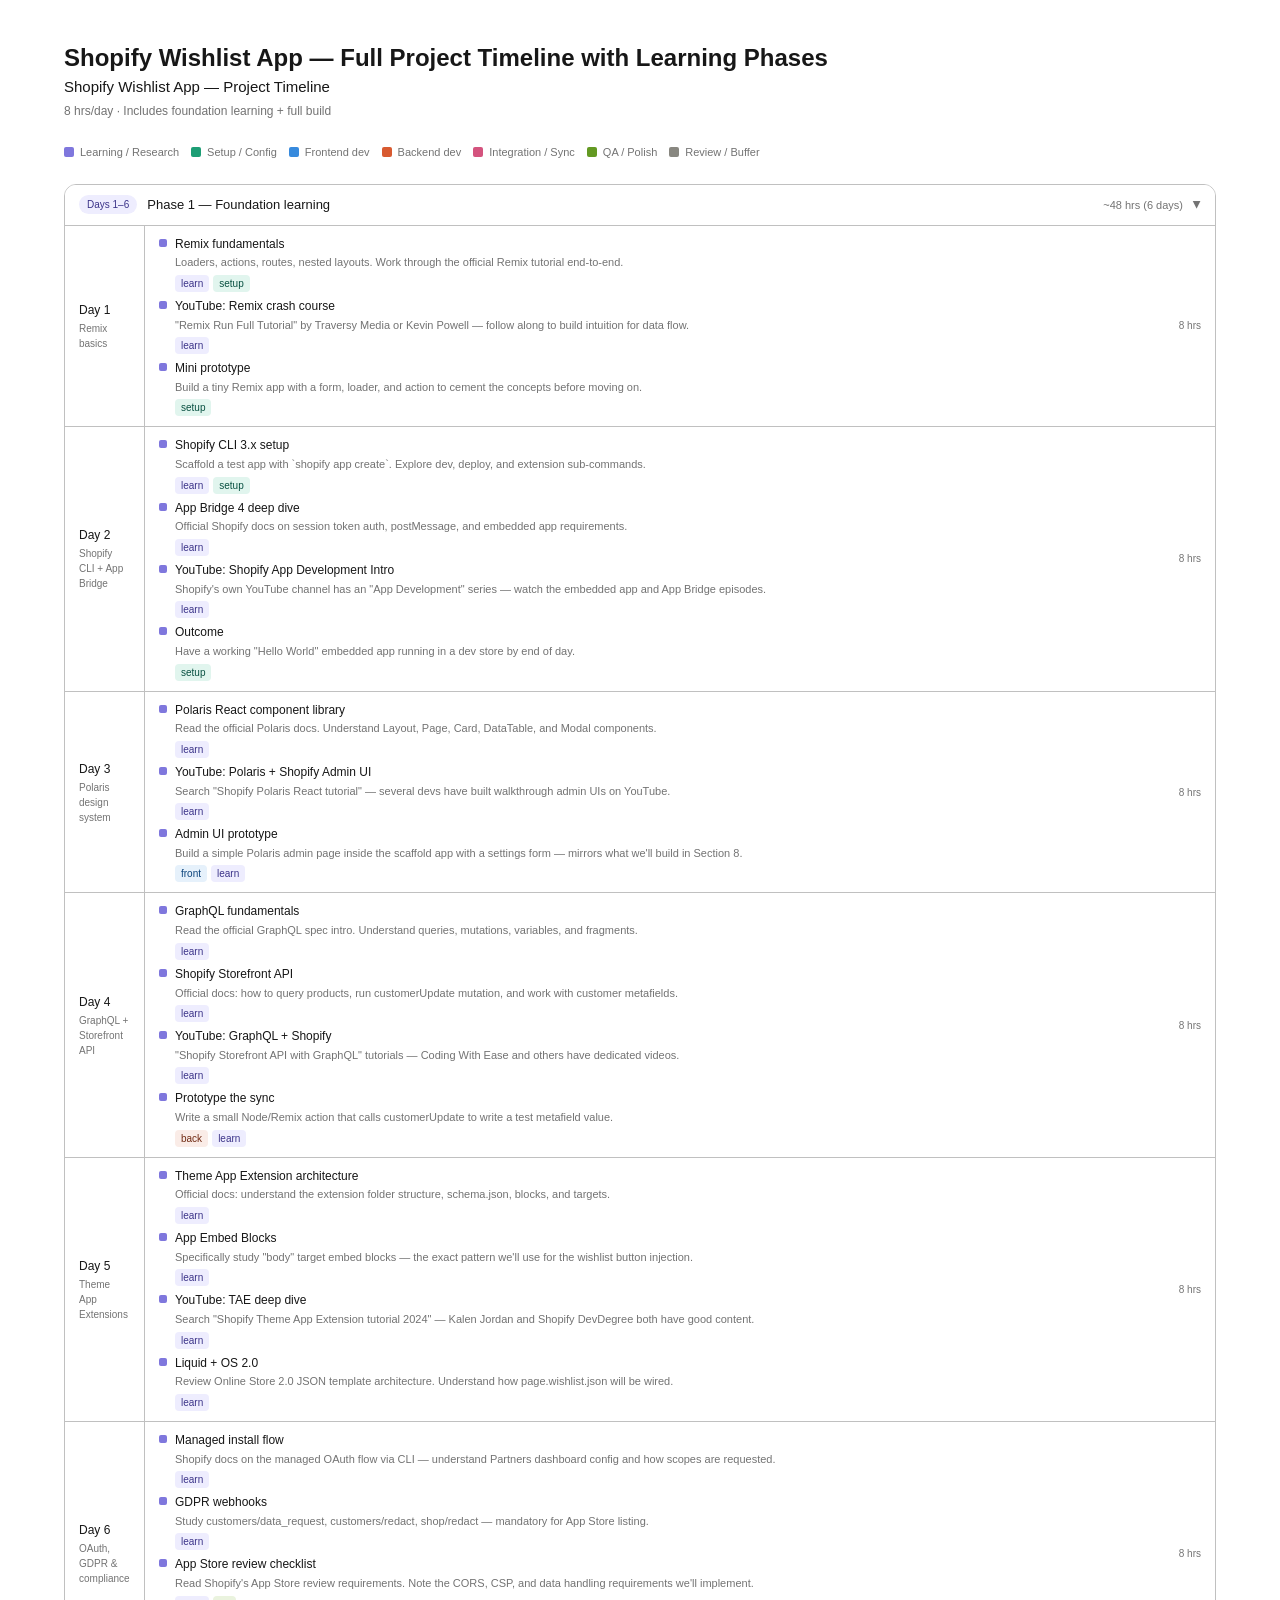
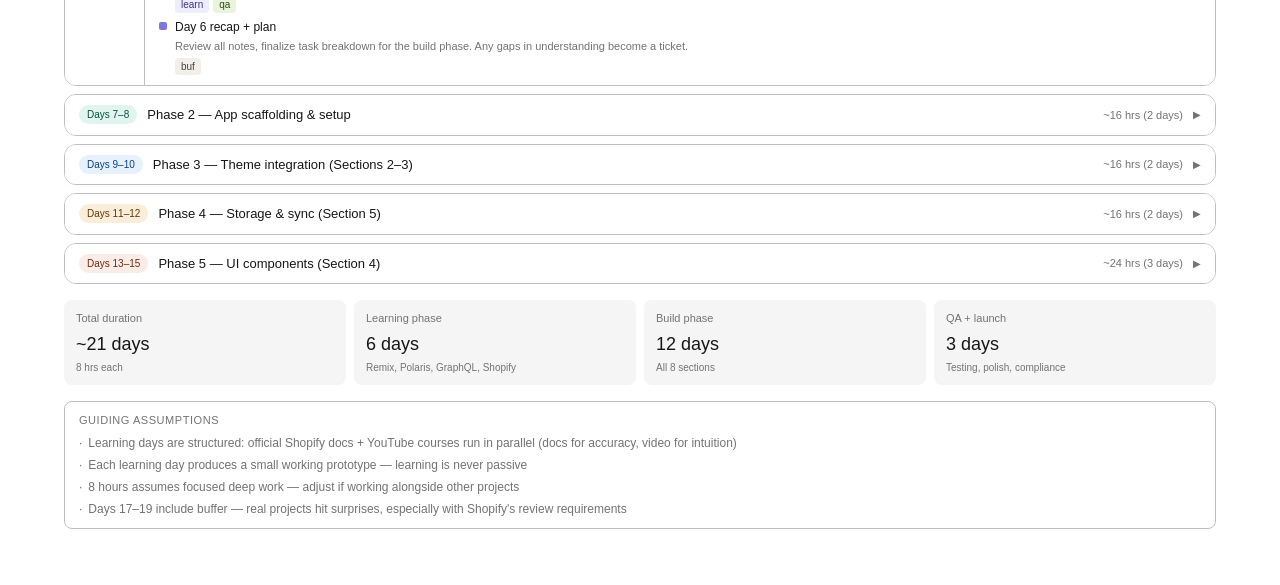
==== timeline.html @ 8e31ae05 "Added the Timeline for Wishlist App HTML Doc with Claude design System" ====
<!DOCTYPE html>
<html lang="en">
<head>
  <meta charset="UTF-8">
  <meta name="viewport" content="width=device-width, initial-scale=1.0">
  <title>Document</title>
  <link rel="stylesheet" href="style.css">
</head>
<body>
  
  <style>
    * { box-sizing: border-box; margin: 0; padding: 0; }
    body { font-family: var(--font-sans); }
    .tl-root { padding: 1rem 0 2rem; }
    .tl-header { display: flex; align-items: center; justify-content: space-between; margin-bottom: 1.5rem; flex-wrap: wrap; gap: 12px; }
    .tl-title { font-size: 15px; font-weight: 500; color: var(--color-text-primary); }
    .tl-meta { font-size: 12px; color: var(--color-text-secondary); }
    .tl-legend { display: flex; flex-wrap: wrap; gap: 12px; margin-bottom: 1.5rem; }
    .leg-item { display: flex; align-items: center; gap: 6px; font-size: 11px; color: var(--color-text-secondary); }
    .leg-dot { width: 10px; height: 10px; border-radius: 2px; flex-shrink: 0; }
    .phase-wrap { margin-bottom: 8px; border-radius: var(--border-radius-lg); border: 0.5px solid var(--color-border-tertiary); overflow: hidden; }
    .phase-header { display: flex; align-items: center; gap: 10px; padding: 10px 14px; cursor: pointer; user-select: none; background: var(--color-background-primary); }
    .phase-header:hover { filter: brightness(0.97); }
    .ph-badge { font-size: 10px; font-weight: 500; padding: 2px 8px; border-radius: 20px; white-space: nowrap; flex-shrink: 0; }
    .ph-label { font-size: 13px; font-weight: 500; flex: 1; color: var(--color-text-primary); }
    .ph-hours { font-size: 11px; color: var(--color-text-secondary); white-space: nowrap; }
    .ph-chev { font-size: 10px; color: var(--color-text-secondary); transition: transform .2s; }
    .ph-chev.open { transform: rotate(90deg); }
    .phase-body { border-top: 0.5px solid var(--color-border-tertiary); background: var(--color-background-primary); display: none; }
    .phase-body.open { display: block; }
    .day-row { display: flex; align-items: stretch; border-bottom: 0.5px solid var(--color-border-tertiary); }
    .day-row:last-child { border-bottom: none; }
    .day-label { width: 80px; flex-shrink: 0; padding: 10px 14px; border-right: 0.5px solid var(--color-border-tertiary); display: flex; flex-direction: column; justify-content: center; }
    .day-num { font-size: 12px; font-weight: 500; color: var(--color-text-primary); }
    .day-sub { font-size: 10px; color: var(--color-text-secondary); margin-top: 2px; }
    .day-tasks { flex: 1; padding: 10px 14px; display: flex; flex-direction: column; gap: 6px; }
    .task-bar { display: flex; align-items: flex-start; gap: 8px; }
    .task-type { width: 8px; height: 8px; border-radius: 2px; margin-top: 3px; flex-shrink: 0; }
    .task-content { flex: 1; }
    .task-title { font-size: 12px; font-weight: 500; color: var(--color-text-primary); line-height: 1.4; }
    .task-detail { font-size: 11px; color: var(--color-text-secondary); line-height: 1.5; margin-top: 2px; }
    .task-tags { display: flex; flex-wrap: wrap; gap: 4px; margin-top: 4px; }
    .tag { font-size: 10px; padding: 1px 6px; border-radius: 4px; }
    .day-hours { width: 52px; flex-shrink: 0; padding: 10px 14px 10px 0; display: flex; align-items: center; justify-content: flex-end; }
    .hrs-pill { font-size: 10px; color: var(--color-text-secondary); }
    .summary-bar { display: flex; gap: 8px; padding: 10px 14px; background: var(--color-background-secondary); flex-wrap: wrap; }
    .sum-item { font-size: 11px; color: var(--color-text-secondary); }
    .sum-item strong { font-weight: 500; color: var(--color-text-primary); }
    .totals { display: grid; grid-template-columns: repeat(auto-fit, minmax(120px, 1fr)); gap: 8px; margin-top: 1rem; }
    .tot-card { background: var(--color-background-secondary); border-radius: var(--border-radius-md); padding: 10px 12px; }
    .tot-label { font-size: 11px; color: var(--color-text-secondary); margin-bottom: 4px; }
    .tot-val { font-size: 18px; font-weight: 500; color: var(--color-text-primary); }
    .tot-sub { font-size: 10px; color: var(--color-text-secondary); margin-top: 2px; }
    .note-box { margin-top: 1rem; border-radius: var(--border-radius-md); border: 0.5px solid var(--color-border-tertiary); padding: 10px 14px; background: var(--color-background-primary); }
    .note-title { font-size: 11px; font-weight: 500; color: var(--color-text-secondary); margin-bottom: 6px; text-transform: uppercase; letter-spacing: 0.05em; }
    .note-list { display: flex; flex-direction: column; gap: 4px; }
    .note-item { font-size: 12px; color: var(--color-text-secondary); display: flex; gap: 6px; }
    .note-dot { color: var(--color-text-secondary); flex-shrink: 0; }
  </style>

  <div class="container">
    <div class="tl-root">
      <h2 class="sr-only">Shopify Wishlist App — Full Project Timeline with Learning Phases</h2>

      <div class="tl-header">
        <div>
          <div class="tl-title">Shopify Wishlist App — Project Timeline</div>
          <div class="tl-meta" style="margin-top:3px">8 hrs/day · Includes foundation learning + full build</div>
        </div>
      </div>

      <div class="tl-legend">
        <div class="leg-item"><div class="leg-dot" style="background:#7F77DD"></div>Learning / Research</div>
        <div class="leg-item"><div class="leg-dot" style="background:#1D9E75"></div>Setup / Config</div>
        <div class="leg-item"><div class="leg-dot" style="background:#378ADD"></div>Frontend dev</div>
        <div class="leg-item"><div class="leg-dot" style="background:#D85A30"></div>Backend dev</div>
        <div class="leg-item"><div class="leg-dot" style="background:#D4537E"></div>Integration / Sync</div>
        <div class="leg-item"><div class="leg-dot" style="background:#639922"></div>QA / Polish</div>
        <div class="leg-item"><div class="leg-dot" style="background:#888780"></div>Review / Buffer</div>
      </div>

      <div id="phases"></div>

      <div class="totals">
        <div class="tot-card">
          <div class="tot-label">Total duration</div>
          <div class="tot-val">~21 days</div>
          <div class="tot-sub">8 hrs each</div>
        </div>
        <div class="tot-card">
          <div class="tot-label">Learning phase</div>
          <div class="tot-val">6 days</div>
          <div class="tot-sub">Remix, Polaris, GraphQL, Shopify</div>
        </div>
        <div class="tot-card">
          <div class="tot-label">Build phase</div>
          <div class="tot-val">12 days</div>
          <div class="tot-sub">All 8 sections</div>
        </div>
        <div class="tot-card">
          <div class="tot-label">QA + launch</div>
          <div class="tot-val">3 days</div>
          <div class="tot-sub">Testing, polish, compliance</div>
        </div>
      </div>

      <div class="note-box" style="margin-top:1rem">
        <div class="note-title">Guiding assumptions</div>
        <div class="note-list">
          <div class="note-item"><span class="note-dot">·</span><span>Learning days are structured: official Shopify docs + YouTube courses run in parallel (docs for accuracy, video for intuition)</span></div>
          <div class="note-item"><span class="note-dot">·</span><span>Each learning day produces a small working prototype — learning is never passive</span></div>
          <div class="note-item"><span class="note-dot">·</span><span>8 hours assumes focused deep work — adjust if working alongside other projects</span></div>
          <div class="note-item"><span class="note-dot">·</span><span>Days 17–19 include buffer — real projects hit surprises, especially with Shopify's review requirements</span></div>
        </div>
      </div>
    </div>
  </div>

  <script>
  const C = {
    learn: '#7F77DD',
    setup: '#1D9E75',
    front: '#378ADD',
    back: '#D85A30',
    sync: '#D4537E',
    qa: '#639922',
    buf: '#888780'
  };
  const TAG = {
    learn: { bg: '#EEEDFE', color: '#3C3489' },
    setup: { bg: '#E1F5EE', color: '#085041' },
    front: { bg: '#E6F1FB', color: '#0C447C' },
    back: { bg: '#FAECE7', color: '#712B13' },
    sync: { bg: '#FBEAF0', color: '#72243E' },
    qa: { bg: '#EAF3DE', color: '#27500A' },
    buf: { bg: '#F1EFE8', color: '#444441' }
  };

  const phases = [
    {
      id: 'p1', label: 'Phase 1 — Foundation learning', hours: '~48 hrs (6 days)', open: true,
      badge: { bg: '#EEEDFE', color: '#3C3489', text: 'Days 1–6' },
      summary: 'Before writing a single line of app code, we build confidence across the Shopify ecosystem. Each day combines Shopify official docs with YouTube walkthroughs — the docs give us the authoritative answer, the video gives us the mental model.',
      days: [
        {
          day: 'Day 1', sub: 'Remix basics', hrs: '8 hrs',
          tasks: [
            { type: 'learn', title: 'Remix fundamentals', detail: 'Loaders, actions, routes, nested layouts. Work through the official Remix tutorial end-to-end.', tags: ['learn', 'setup'] },
            { type: 'learn', title: 'YouTube: Remix crash course', detail: '"Remix Run Full Tutorial" by Traversy Media or Kevin Powell — follow along to build intuition for data flow.', tags: ['learn'] },
            { type: 'learn', title: 'Mini prototype', detail: 'Build a tiny Remix app with a form, loader, and action to cement the concepts before moving on.', tags: ['setup'] }
          ]
        },
        {
          day: 'Day 2', sub: 'Shopify CLI + App Bridge', hrs: '8 hrs',
          tasks: [
            { type: 'learn', title: 'Shopify CLI 3.x setup', detail: 'Scaffold a test app with `shopify app create`. Explore dev, deploy, and extension sub-commands.', tags: ['learn', 'setup'] },
            { type: 'learn', title: 'App Bridge 4 deep dive', detail: 'Official Shopify docs on session token auth, postMessage, and embedded app requirements.', tags: ['learn'] },
            { type: 'learn', title: 'YouTube: Shopify App Development Intro', detail: 'Shopify\'s own YouTube channel has an "App Development" series — watch the embedded app and App Bridge episodes.', tags: ['learn'] },
            { type: 'learn', title: 'Outcome', detail: 'Have a working "Hello World" embedded app running in a dev store by end of day.', tags: ['setup'] }
          ]
        },
        {
          day: 'Day 3', sub: 'Polaris design system', hrs: '8 hrs',
          tasks: [
            { type: 'learn', title: 'Polaris React component library', detail: 'Read the official Polaris docs. Understand Layout, Page, Card, DataTable, and Modal components.', tags: ['learn'] },
            { type: 'learn', title: 'YouTube: Polaris + Shopify Admin UI', detail: 'Search "Shopify Polaris React tutorial" — several devs have built walkthrough admin UIs on YouTube.', tags: ['learn'] },
            { type: 'learn', title: 'Admin UI prototype', detail: 'Build a simple Polaris admin page inside the scaffold app with a settings form — mirrors what we\'ll build in Section 8.', tags: ['front', 'learn'] }
          ]
        },
        {
          day: 'Day 4', sub: 'GraphQL + Storefront API', hrs: '8 hrs',
          tasks: [
            { type: 'learn', title: 'GraphQL fundamentals', detail: 'Read the official GraphQL spec intro. Understand queries, mutations, variables, and fragments.', tags: ['learn'] },
            { type: 'learn', title: 'Shopify Storefront API', detail: 'Official docs: how to query products, run customerUpdate mutation, and work with customer metafields.', tags: ['learn'] },
            { type: 'learn', title: 'YouTube: GraphQL + Shopify', detail: '"Shopify Storefront API with GraphQL" tutorials — Coding With Ease and others have dedicated videos.', tags: ['learn'] },
            { type: 'learn', title: 'Prototype the sync', detail: 'Write a small Node/Remix action that calls customerUpdate to write a test metafield value.', tags: ['back', 'learn'] }
          ]
        },
        {
          day: 'Day 5', sub: 'Theme App Extensions', hrs: '8 hrs',
          tasks: [
            { type: 'learn', title: 'Theme App Extension architecture', detail: 'Official docs: understand the extension folder structure, schema.json, blocks, and targets.', tags: ['learn'] },
            { type: 'learn', title: 'App Embed Blocks', detail: 'Specifically study "body" target embed blocks — the exact pattern we\'ll use for the wishlist button injection.', tags: ['learn'] },
            { type: 'learn', title: 'YouTube: TAE deep dive', detail: 'Search "Shopify Theme App Extension tutorial 2024" — Kalen Jordan and Shopify DevDegree both have good content.', tags: ['learn'] },
            { type: 'learn', title: 'Liquid + OS 2.0', detail: 'Review Online Store 2.0 JSON template architecture. Understand how page.wishlist.json will be wired.', tags: ['learn'] }
          ]
        },
        {
          day: 'Day 6', sub: 'OAuth, GDPR & compliance', hrs: '8 hrs',
          tasks: [
            { type: 'learn', title: 'Managed install flow', detail: 'Shopify docs on the managed OAuth flow via CLI — understand Partners dashboard config and how scopes are requested.', tags: ['learn'] },
            { type: 'learn', title: 'GDPR webhooks', detail: 'Study customers/data_request, customers/redact, shop/redact — mandatory for App Store listing.', tags: ['learn'] },
            { type: 'learn', title: 'App Store review checklist', detail: 'Read Shopify\'s App Store review requirements. Note the CORS, CSP, and data handling requirements we\'ll implement.', tags: ['learn', 'qa'] },
            { type: 'learn', title: 'Day 6 recap + plan', detail: 'Review all notes, finalize task breakdown for the build phase. Any gaps in understanding become a ticket.', tags: ['buf'] }
          ]
        }
      ]
    },
    {
      id: 'p2', label: 'Phase 2 — App scaffolding & setup', hours: '~16 hrs (2 days)', open: false,
      badge: { bg: '#E1F5EE', color: '#085041', text: 'Days 7–8' },
      days: [
        {
          day: 'Day 7', sub: 'Project scaffold', hrs: '8 hrs',
          tasks: [
            { type: 'setup', title: 'Shopify CLI app scaffold', detail: 'Run `shopify app create` with Remix template. Set up Partners dashboard, dev store, and local env vars.', tags: ['setup'] },
            { type: 'setup', title: 'OAuth scopes config', detail: 'Add read_products, read_themes, read_customers to shopify.app.toml. Test managed install flow on dev store.', tags: ['setup'] },
            { type: 'setup', title: 'Theme App Extension scaffold', detail: 'Add TAE sub-project. Create blocks/app-embed.liquid stub. Verify it loads in theme editor.', tags: ['setup', 'front'] },
            { type: 'setup', title: 'App Store listing draft', detail: 'Start Partners dashboard listing. Note GDPR webhook requirements — set up stub handlers.', tags: ['setup'] }
          ]
        },
        {
          day: 'Day 8', sub: 'Backend foundation', hrs: '8 hrs',
          tasks: [
            { type: 'back', title: 'Remix routes structure', detail: 'Plan and scaffold all routes: /app (admin), /api/wishlist, /api/sync. Wire up Shopify session middleware.', tags: ['back', 'setup'] },
            { type: 'back', title: 'CSP + CORS headers', detail: 'Implement frame-ancestors on all responses. Scope CORS to shop domain. Validate in dev store.', tags: ['back', 'setup'] },
            { type: 'setup', title: 'GDPR webhook handlers', detail: 'Build customers/data_request, customers/redact, shop/redact stub endpoints. Will be fleshed out in QA phase.', tags: ['setup', 'back'] }
          ]
        }
      ]
    },
    {
      id: 'p3', label: 'Phase 3 — Theme integration (Sections 2–3)', hours: '~16 hrs (2 days)', open: false,
      badge: { bg: '#E6F1FB', color: '#0C447C', text: 'Days 9–10' },
      days: [
        {
          day: 'Day 9', sub: 'App embed block', hrs: '8 hrs',
          tasks: [
            { type: 'front', title: 'blocks/app-embed.liquid', detail: 'Write the full embed block: schema.json settings (selector, button style, icon style), CSS skeleton, and script defer tag.', tags: ['front'] },
            { type: 'front', title: 'Web Component scaffolding', detail: 'Define the WishlistButton custom element (class extends HTMLElement). Selector scanner on DOMContentLoaded.', tags: ['front'] },
            { type: 'front', title: 'MutationObserver for infinite scroll', detail: 'Attach observer to detect new product cards appended to the DOM. Debounce the scanner.', tags: ['front'] },
            { type: 'front', title: 'Product AJAX fetch', detail: 'Implement /products/{handle}.js fetch to pull fresh product data at runtime. Build the product data model.', tags: ['front'] }
          ]
        },
        {
          day: 'Day 10', sub: 'Event system + public API', hrs: '8 hrs',
          tasks: [
            { type: 'front', title: 'Event delegation system', detail: 'Single listener on document. Debounced click handler. Resolves product handle from the DOM.', tags: ['front'] },
            { type: 'front', title: 'Custom events', detail: 'Dispatch wishlist:add, wishlist:remove, wishlist:sync events on document with detail payloads.', tags: ['front'] },
            { type: 'front', title: 'Public API methods', detail: 'Expose add(), remove(), toggle(), has(), getAll(), clear() on window.Wishlist. Document the interface.', tags: ['front'] },
            { type: 'front', title: 'Smoke test in Dawn theme', detail: 'Verify button injection on collection and product pages. Check infinite scroll pages.', tags: ['qa'] }
          ]
        }
      ]
    },
    {
      id: 'p4', label: 'Phase 4 — Storage & sync (Section 5)', hours: '~16 hrs (2 days)', open: false,
      badge: { bg: '#FAEEDA', color: '#633806', text: 'Days 11–12' },
      days: [
        {
          day: 'Day 11', sub: 'localStorage engine', hrs: '8 hrs',
          tasks: [
            { type: 'front', title: 'localStorage read/write', detail: 'Keyed as wl__{shopDomain}. Wraps all ops in try/catch with sessionStorage fallback for incognito mode.', tags: ['front'] },
            { type: 'front', title: 'Multi-tab sync', detail: 'window.storage event listener. Re-render UI on external change. Debounced to avoid thrashing.', tags: ['front'] },
            { type: 'front', title: 'Local data schema v1', detail: 'Implement version, items: [ProductDataModel], layoutPreference fields. Write migration guard for future schema bumps.', tags: ['front'] }
          ]
        },
        {
          day: 'Day 12', sub: 'Metafield sync', hrs: '8 hrs',
          tasks: [
            { type: 'sync', title: 'Backend proxy for Storefront API', detail: 'Remix action that accepts product ID arrays and calls customerUpdate mutation. Token never exposed to browser.', tags: ['back', 'sync'] },
            { type: 'sync', title: 'Debounced batch sync (2s)', detail: 'Client fires sync 2s after last add/remove. Batches rapid actions. Logged-in users only.', tags: ['sync'] },
            { type: 'sync', title: 'Failed sync queue', detail: 'Failed syncs queued in localStorage. Silent retry on next page visit. wishlist:sync events (pending/synced/error).', tags: ['sync'] },
            { type: 'sync', title: 'Login merge logic', detail: 'On login: fetch metafield, compute deduplicated union of local + remote, write merged list back.', tags: ['sync'] }
          ]
        }
      ]
    },
    {
      id: 'p5', label: 'Phase 5 — UI components (Section 4)', hours: '~24 hrs (3 days)', open: false,
      badge: { bg: '#FAECE7', color: '#712B13', text: 'Days 13–15' },
      days: [
        {
          day: 'Day 13', sub: 'Heart button + badge', hrs: '8 hrs',
          tasks: [
            { type: 'front', title: 'Heart toggle button', detail: 'SVG heart, outline → filled transition. aria-label="Add/Remove from wishlist", aria-pressed state. Attaches to each product card.', tags: ['front'] },
            { type: 'front', title: 'Count badge in header', detail: 'Item count on nav trigger icon. Updates on wishlist:add / wishlist:remove events. Hidden when count = 0.', tags: ['front'] },
            { type: 'front', title: 'Item cards component', detail: 'Product image + title + price + compare-at strikethrough + in-stock/out-of-stock badge. Reused in popup + page.', tags: ['front'] }
          ]
        },
        {
          day: 'Day 14', sub: 'Popup modal + empty state', hrs: '8 hrs',
          tasks: [
            { type: 'front', title: 'Popup modal', detail: 'Overlay + close button. Focus trap on open. Scroll lock on body. Esc closes, focus returns to trigger on close.', tags: ['front'] },
            { type: 'front', title: 'Accessibility', detail: 'role="dialog" + aria-modal="true" + aria-labelledby on modal. Full keyboard navigation.', tags: ['front', 'qa'] },
            { type: 'front', title: 'Item card actions', detail: 'Add to Cart (keeps in wishlist), Move to Cart (removes), Remove button. Wire to public API.', tags: ['front'] },
            { type: 'front', title: 'Empty state', detail: 'Shown when list is empty in both popup + page. CTA links to collection page.', tags: ['front'] }
          ]
        },
        {
          day: 'Day 15', sub: 'Dedicated page + share', hrs: '8 hrs',
          tasks: [
            { type: 'front', title: 'page.wishlist.json template', detail: 'OS 2.0 JSON template. Assign to a page via admin. Same item cards component as popup.', tags: ['front', 'setup'] },
            { type: 'front', title: 'Share wishlist feature', detail: 'Generate shareable URL with encoded product IDs in query string. Email share option.', tags: ['front'] },
            { type: 'front', title: 'Sort / filter UI', detail: 'Sort <select> (6 options) + filter toggle chips. In popup header + page header. Triggers API call on change.', tags: ['front'] },
            { type: 'front', title: 'Sort / filter backend', detail: 'Remix loader handles filter params server-side, returns fresh filtered product data (not in-memory mutations).', tags: ['back'] }
          ]
        }
      ]
    },
    {
      id: 'p6', label: 'Phase 6 — Layout toggle (Section 7)', hours: '~8 hrs (1 day)', open: false,
      badge: { bg: '#FBEAF0', color: '#72243E', text: 'Day 16' },
      days: [
        {
          day: 'Day 16', sub: 'Grid / list view', hrs: '8 hrs',
          tasks: [
            { type: 'front', title: 'Grid view', detail: 'CSS Grid, auto-fill, minmax(180px, 1fr). Image-top card style. Default view.', tags: ['front'] },
            { type: 'front', title: 'List view', detail: 'Flexbox row. Fixed-width image left, product details right, full-width actions.', tags: ['front'] },
            { type: 'front', title: 'Switch button UI', detail: 'Grid icon / list icon toggle. Active state highlighted. In popup header + page header.', tags: ['front'] },
            { type: 'front', title: 'Persist preference', detail: 'Store layoutPreference in localStorage. Device-local, not synced to metafield. Restored on every open.', tags: ['front'] }
          ]
        }
      ]
    },
    {
      id: 'p7', label: 'Phase 7 — Admin UI (Section 8 / Polaris)', hours: '~8 hrs (1 day)', open: false,
      badge: { bg: '#E1F5EE', color: '#085041', text: 'Day 17' },
      days: [
        {
          day: 'Day 17', sub: 'Polaris admin build', hrs: '8 hrs',
          tasks: [
            { type: 'front', title: 'Full admin UI with Polaris React', detail: 'Build settings page, analytics overview, and install guide using Polaris Layout, Page, Card, DataTable components.', tags: ['front'] },
            { type: 'front', title: 'App Bridge components', detail: 'Nav, modals, and toasts via App Bridge — not just the settings page but the full admin experience.', tags: ['front'] },
            { type: 'back', title: 'App Store listing finalisation', detail: 'Ensure no PII flows to external servers. Verify localStorage is first-party only. Review GDPR webhook handlers.', tags: ['back', 'qa'] }
          ]
        }
      ]
    },
    {
      id: 'p8', label: 'Phase 8 — QA, performance & launch', hours: '~32 hrs (3+ days)', open: false,
      badge: { bg: '#EAF3DE', color: '#27500A', text: 'Days 18–21' },
      days: [
        {
          day: 'Day 18', sub: 'Cross-theme QA', hrs: '8 hrs',
          tasks: [
            { type: 'qa', title: 'Test on 3+ themes', detail: 'Dawn, Sense, Ride — verify CSS selector scanning, embed block, and popup work without conflicts.', tags: ['qa'] },
            { type: 'qa', title: 'Guest vs logged-in flows', detail: 'Test full flow: guest adds items → logs in → verifies merge. Multi-tab sync test. Incognito mode fallback.', tags: ['qa'] },
            { type: 'qa', title: 'Share wishlist QA', detail: 'Generate and open shared URLs. Verify encoded product IDs decode correctly and display correctly.', tags: ['qa'] }
          ]
        },
        {
          day: 'Day 19', sub: 'Performance + a11y', hrs: '8 hrs',
          tasks: [
            { type: 'qa', title: 'Script defer verification', detail: 'Confirm TAE asset loads with defer. Run Lighthouse on a collection page before and after install.', tags: ['qa'] },
            { type: 'qa', title: 'IntersectionObserver lazy images', detail: 'Verify wishlist item card images load lazily in both popup and page view.', tags: ['qa'] },
            { type: 'qa', title: 'Accessibility audit', detail: 'Screen reader test with VoiceOver/NVDA. Keyboard-only navigation through full wishlist flow.', tags: ['qa'] },
            { type: 'qa', title: 'Debounce audit', detail: 'Verify sort/filter, sync, and MutationObserver debounces are all functioning as expected under rapid input.', tags: ['qa'] }
          ]
        },
        {
          day: 'Day 20', sub: 'App Store prep', hrs: '8 hrs',
          tasks: [
            { type: 'qa', title: 'GDPR webhooks end-to-end', detail: 'Trigger all three webhooks via Partners dashboard simulator. Verify correct handling and logging.', tags: ['qa', 'setup'] },
            { type: 'setup', title: 'App Store listing completion', detail: 'Screenshots, description, pricing, support links. Review Shopify\'s App Store review checklist line by line.', tags: ['setup'] },
            { type: 'buf', title: 'Bug triage + fixes', detail: 'Dedicated buffer for issues found during QA. No new features — only fixes and polish.', tags: ['buf'] }
          ]
        },
        {
          day: 'Day 21', sub: 'Deploy + submit', hrs: '8 hrs',
          tasks: [
            { type: 'setup', title: 'Production deploy', detail: 'Run `shopify app deploy`. Verify all environment variables, webhook URLs, and scopes are correct in production.', tags: ['setup'] },
            { type: 'setup', title: 'App Store submission', detail: 'Submit for Shopify App Store review. Prepare responses to likely review questions.', tags: ['setup'] },
            { type: 'buf', title: 'Documentation + handoff', detail: 'Write README, document the public JS API, and note any known limitations or future improvements.', tags: ['buf'] }
          ]
        }
      ]
    }
  ];

  function makeTag(t) {
    const s = TAG[t] || TAG['buf'];
    return `<span class="tag" style="background:${s.bg};color:${s.color}">${t}</span>`;
  }

  function renderPhase(p) {
    const bodyOpen = p.open ? 'open' : '';
    const chevOpen = p.open ? 'open' : '';
    const days = p.days.map(d => {
      const tasks = d.tasks.map(t => `
        <div class="task-bar">
          <div class="task-type" style="background:${C[t.type]}"></div>
          <div class="task-content">
            <div class="task-title">${t.title}</div>
            <div class="task-detail">${t.detail}</div>
            <div class="task-tags">${(t.tags||[]).map(makeTag).join('')}</div>
          </div>
        </div>
      `).join('');
      return `
        <div class="day-row">
          <div class="day-label"><div class="day-num">${d.day}</div><div class="day-sub">${d.sub}</div></div>
          <div class="day-tasks">${tasks}</div>
          <div class="day-hours"><span class="hrs-pill">${d.hrs}</span></div>
        </div>
      `;
    }).join('');
    return `
      <div class="phase-wrap">
        <div class="phase-header" onclick="togglePhase('${p.id}')">
          <span class="ph-badge" style="background:${p.badge.bg};color:${p.badge.color}">${p.badge.text}</span>
          <span class="ph-label">${p.label}</span>
          <span class="ph-hours">${p.hours}</span>
          <span class="ph-chev ${chevOpen}" id="chev-${p.id}">▶</span>
        </div>
        <div class="phase-body ${bodyOpen}" id="body-${p.id}">${days}</div>
      </div>
    `;
  }

  document.getElementById('phases').innerHTML = phases.map(renderPhase).join('');

  function togglePhase(id) {
    const b = document.getElementById('body-' + id);
    const c = document.getElementById('chev-' + id);
    const open = b.classList.toggle('open');
    c.classList.toggle('open', open);
  }
  </script>

</body>
</html>
---- style.css ----
/* ============================================================================
   Claude Design System — CSS Variables
   Light & Dark Mode Support
   ============================================================================ */

/* Light Mode (default) */
:root {
  /* Typography */
  --font-sans: -apple-system, BlinkMacSystemFont, 'Segoe UI', 'Roboto', 'Oxygen',
    'Ubuntu', 'Cantarell', 'Fira Sans', 'Droid Sans', 'Helvetica Neue',
    sans-serif;
  --font-mono: 'SF Mono', Monaco, 'Cascadia Code', 'Roboto Mono', Consolas,
    'Courier New', monospace;

  /* Color Palette - Neutral */
  --neutral-50: #fafafa;
  --neutral-100: #f5f5f5;
  --neutral-150: #efefef;
  --neutral-200: #e5e5e5;
  --neutral-300: #d4d4d4;
  --neutral-400: #a3a3a3;
  --neutral-500: #737373;
  --neutral-600: #525252;
  --neutral-700: #404040;
  --neutral-800: #262626;
  --neutral-900: #171717;

  /* Semantic Colors - Light Mode */
  --color-text-primary: #171717;
  --color-text-secondary: #737373;
  --color-text-tertiary: #a3a3a3;
  --color-text-inverted: #ffffff;

  --color-background-primary: #ffffff;
  --color-background-secondary: #f5f5f5;
  --color-background-tertiary: #efefef;
  --color-background-inverted: #171717;

  --color-border-primary: #e5e5e5;
  --color-border-secondary: #d4d4d4;
  --color-border-tertiary: #c0c0c0;

  --color-surface-hover: rgba(0, 0, 0, 0.04);
  --color-surface-active: rgba(0, 0, 0, 0.08);

  /* Status Colors */
  --color-success: #16a34a;
  --color-success-light: #dcfce7;
  --color-success-dark: #15803d;

  --color-warning: #ea8c55;
  --color-warning-light: #fed7aa;
  --color-warning-dark: #d97706;

  --color-error: #dc2626;
  --color-error-light: #fee2e2;
  --color-error-dark: #b91c1c;

  --color-info: #3b82f6;
  --color-info-light: #dbeafe;
  --color-info-dark: #1d4ed8;

  /* Shadows */
  --shadow-sm: 0 1px 2px 0 rgba(0, 0, 0, 0.05);
  --shadow-md: 0 4px 6px -1px rgba(0, 0, 0, 0.1), 0 2px 4px -1px rgba(0, 0, 0, 0.06);
  --shadow-lg: 0 10px 15px -3px rgba(0, 0, 0, 0.1), 0 4px 6px -2px rgba(0, 0, 0, 0.05);
  --shadow-xl: 0 20px 25px -5px rgba(0, 0, 0, 0.1), 0 10px 10px -5px rgba(0, 0, 0, 0.04);

  /* Border Radius */
  --border-radius-sm: 0.25rem;
  --border-radius-md: 0.5rem;
  --border-radius-lg: 0.75rem;
  --border-radius-xl: 1rem;
  --border-radius-full: 9999px;

  /* Spacing */
  --spacing-xs: 0.25rem;
  --spacing-sm: 0.5rem;
  --spacing-md: 1rem;
  --spacing-lg: 1.5rem;
  --spacing-xl: 2rem;
  --spacing-2xl: 3rem;

  /* Font Sizes */
  --font-size-xs: 0.75rem;
  --font-size-sm: 0.875rem;
  --font-size-base: 1rem;
  --font-size-lg: 1.125rem;
  --font-size-xl: 1.25rem;
  --font-size-2xl: 1.5rem;

  /* Font Weights */
  --font-weight-light: 300;
  --font-weight-normal: 400;
  --font-weight-medium: 500;
  --font-weight-semibold: 600;
  --font-weight-bold: 700;

  /* Line Heights */
  --line-height-tight: 1.25;
  --line-height-normal: 1.5;
  --line-height-relaxed: 1.75;

  /* Transitions */
  --transition-fast: 150ms ease-in-out;
  --transition-base: 200ms ease-in-out;
  --transition-slow: 300ms ease-in-out;
}

/* Dark Mode */
@media (prefers-color-scheme: dark) {
  :root {
    /* Semantic Colors - Dark Mode */
    --color-text-primary: #f5f5f5;
    --color-text-secondary: #a3a3a3;
    --color-text-tertiary: #737373;
    --color-text-inverted: #171717;

    --color-background-primary: #1a1a1a;
    --color-background-secondary: #262626;
    --color-background-tertiary: #333333;
    --color-background-inverted: #ffffff;

    --color-border-primary: #404040;
    --color-border-secondary: #525252;
    --color-border-tertiary: #666666;

    --color-surface-hover: rgba(255, 255, 255, 0.08);
    --color-surface-active: rgba(255, 255, 255, 0.12);

    /* Status Colors - Dark Mode */
    --color-success: #22c55e;
    --color-success-light: #1a3a1a;
    --color-success-dark: #16a34a;

    --color-warning: #f97316;
    --color-warning-light: #3a2f1f;
    --color-warning-dark: #ea8c55;

    --color-error: #ef4444;
    --color-error-light: #3a1f1f;
    --color-error-dark: #dc2626;

    --color-info: #60a5fa;
    --color-info-light: #1f2a4a;
    --color-info-dark: #3b82f6;

    /* Shadows - Dark Mode */
    --shadow-sm: 0 1px 2px 0 rgba(0, 0, 0, 0.3);
    --shadow-md: 0 4px 6px -1px rgba(0, 0, 0, 0.4), 0 2px 4px -1px rgba(0, 0, 0, 0.2);
    --shadow-lg: 0 10px 15px -3px rgba(0, 0, 0, 0.5), 0 4px 6px -2px rgba(0, 0, 0, 0.3);
    --shadow-xl: 0 20px 25px -5px rgba(0, 0, 0, 0.6), 0 10px 10px -5px rgba(0, 0, 0, 0.4);
  }
}

/* Optional: Manual Dark Mode Toggle (for when CSS prefers-color-scheme isn't preferred) */
html[data-theme='dark'] {
  color-scheme: dark;
}

html[data-theme='dark'] {
  --color-text-primary: #f5f5f5;
  --color-text-secondary: #a3a3a3;
  --color-text-tertiary: #737373;
  --color-text-inverted: #171717;

  --color-background-primary: #1a1a1a;
  --color-background-secondary: #262626;
  --color-background-tertiary: #333333;
  --color-background-inverted: #ffffff;

  --color-border-primary: #404040;
  --color-border-secondary: #525252;
  --color-border-tertiary: #666666;

  --color-surface-hover: rgba(255, 255, 255, 0.08);
  --color-surface-active: rgba(255, 255, 255, 0.12);

  --color-success: #22c55e;
  --color-success-light: #1a3a1a;
  --color-success-dark: #16a34a;

  --color-warning: #f97316;
  --color-warning-light: #3a2f1f;
  --color-warning-dark: #ea8c55;

  --color-error: #ef4444;
  --color-error-light: #3a1f1f;
  --color-error-dark: #dc2626;

  --color-info: #60a5fa;
  --color-info-light: #1f2a4a;
  --color-info-dark: #3b82f6;

  --shadow-sm: 0 1px 2px 0 rgba(0, 0, 0, 0.3);
  --shadow-md: 0 4px 6px -1px rgba(0, 0, 0, 0.4), 0 2px 4px -1px rgba(0, 0, 0, 0.2);
  --shadow-lg: 0 10px 15px -3px rgba(0, 0, 0, 0.5), 0 4px 6px -2px rgba(0, 0, 0, 0.3);
  --shadow-xl: 0 20px 25px -5px rgba(0, 0, 0, 0.6), 0 10px 10px -5px rgba(0, 0, 0, 0.4);
}

html[data-theme='light'] {
  color-scheme: light;
}

/* Base Styles */
html {
  scroll-behavior: smooth;
}

body {
  background-color: var(--color-background-primary);
  color: var(--color-text-primary);
  font-family: var(--font-sans);
  font-size: var(--font-size-base);
  line-height: var(--line-height-normal);
  transition: background-color var(--transition-base),
    color var(--transition-base);
}

/* Selection */
::selection {
  background-color: var(--color-info);
  color: var(--color-text-inverted);
}

/* Scrollbar Styling */
::-webkit-scrollbar {
  width: 8px;
  height: 8px;
}

::-webkit-scrollbar-track {
  background: var(--color-background-secondary);
}

::-webkit-scrollbar-thumb {
  background: var(--color-border-secondary);
  border-radius: var(--border-radius-full);
}

::-webkit-scrollbar-thumb:hover {
  background: var(--color-border-primary);
}


.container {
  max-width: 1200px;
  margin: 0 auto;
  padding: var(--spacing-lg);
}
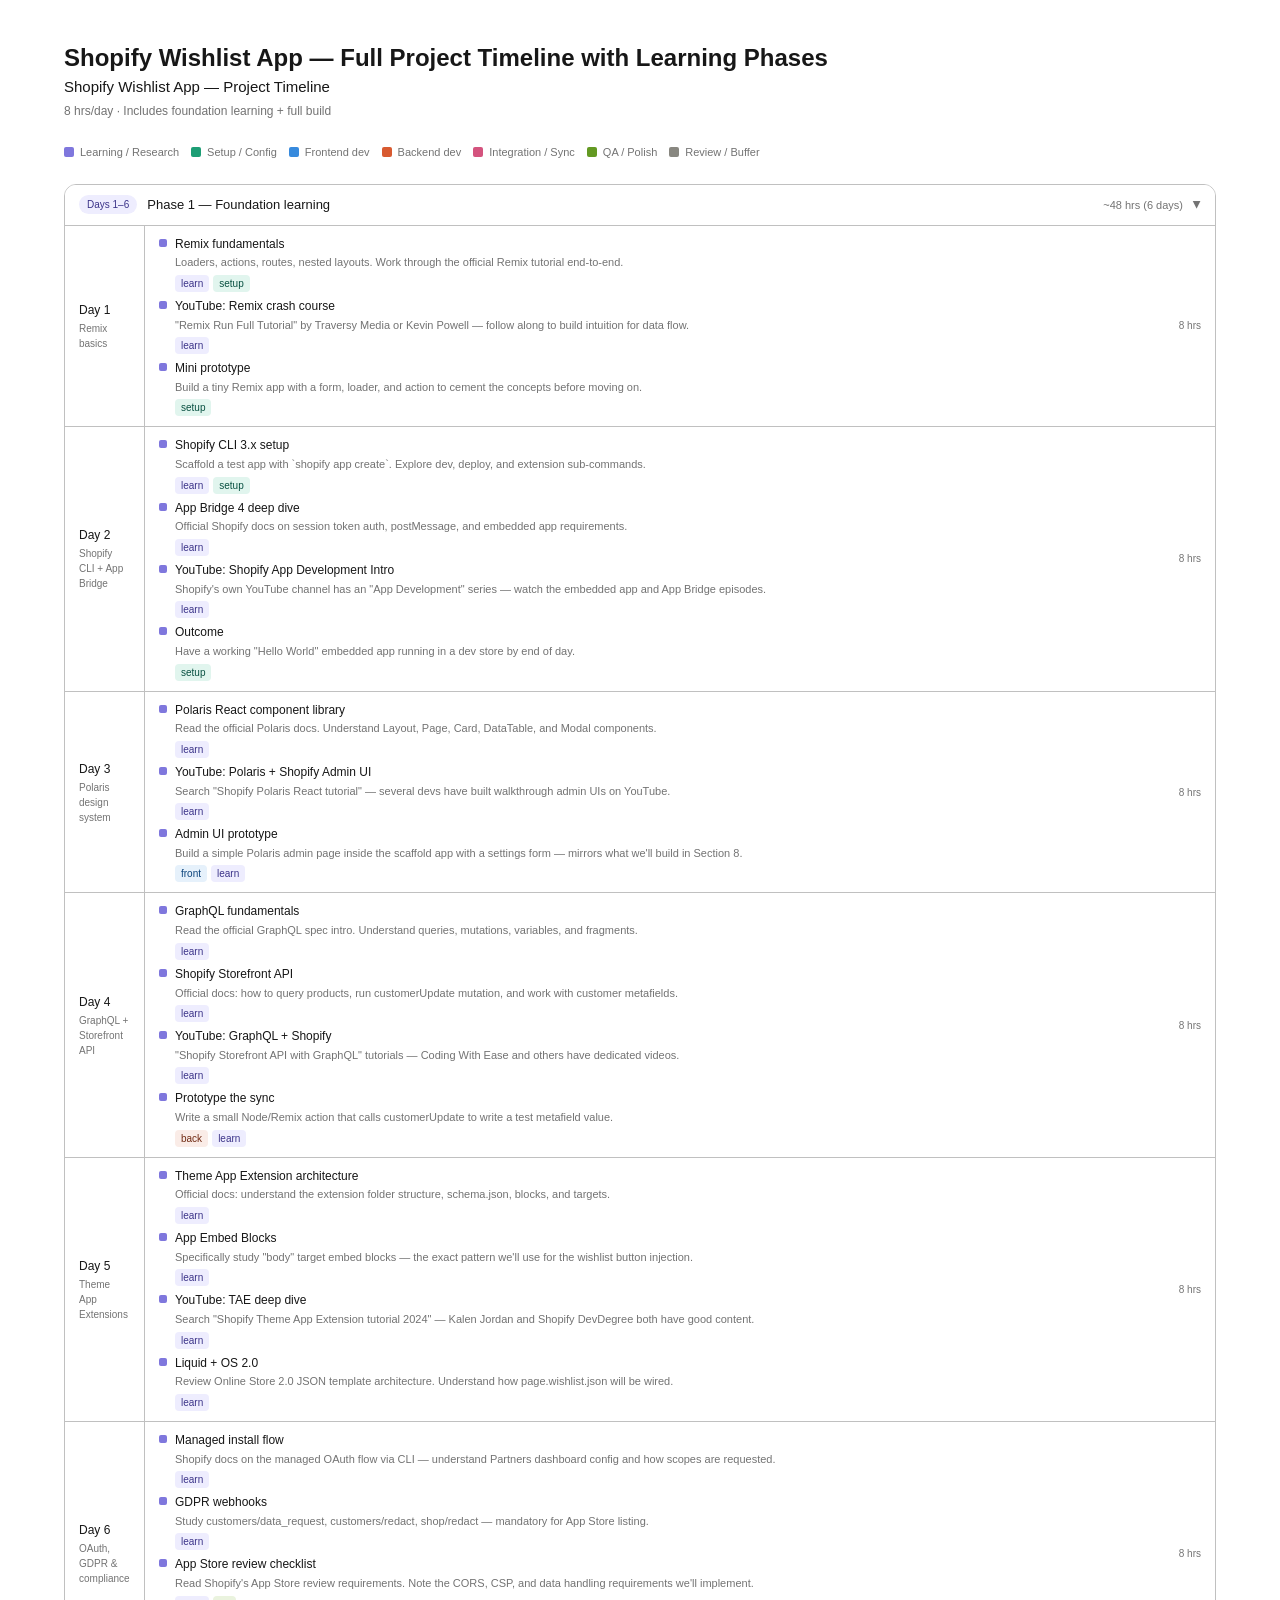
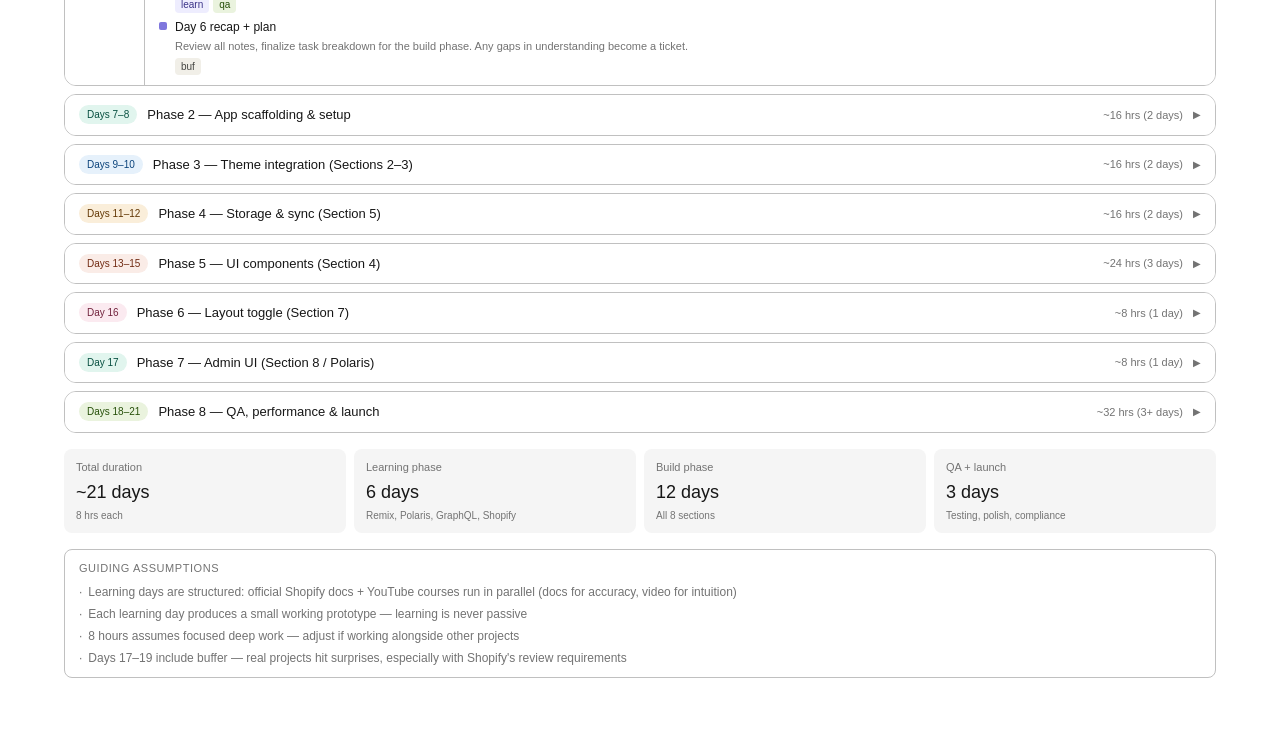
==== commit 5aa1fbe8: "Fixed the select html element issue" ====
--- a/timeline.html
+++ b/timeline.html
@@ -292,7 +292,7 @@
           tasks: [
             { type: 'front', title: 'page.wishlist.json template', detail: 'OS 2.0 JSON template. Assign to a page via admin. Same item cards component as popup.', tags: ['front', 'setup'] },
             { type: 'front', title: 'Share wishlist feature', detail: 'Generate shareable URL with encoded product IDs in query string. Email share option.', tags: ['front'] },
-            { type: 'front', title: 'Sort / filter UI', detail: 'Sort <select> (6 options) + filter toggle chips. In popup header + page header. Triggers API call on change.', tags: ['front'] },
+            { type: 'front', title: 'Sort / filter UI', detail: '(6 options) + filter toggle chips. In popup header + page header. Triggers API call on change.', tags: ['front'] },
             { type: 'front', title: 'Sort / filter backend', detail: 'Remix loader handles filter params server-side, returns fresh filtered product data (not in-memory mutations).', tags: ['back'] }
           ]
         }
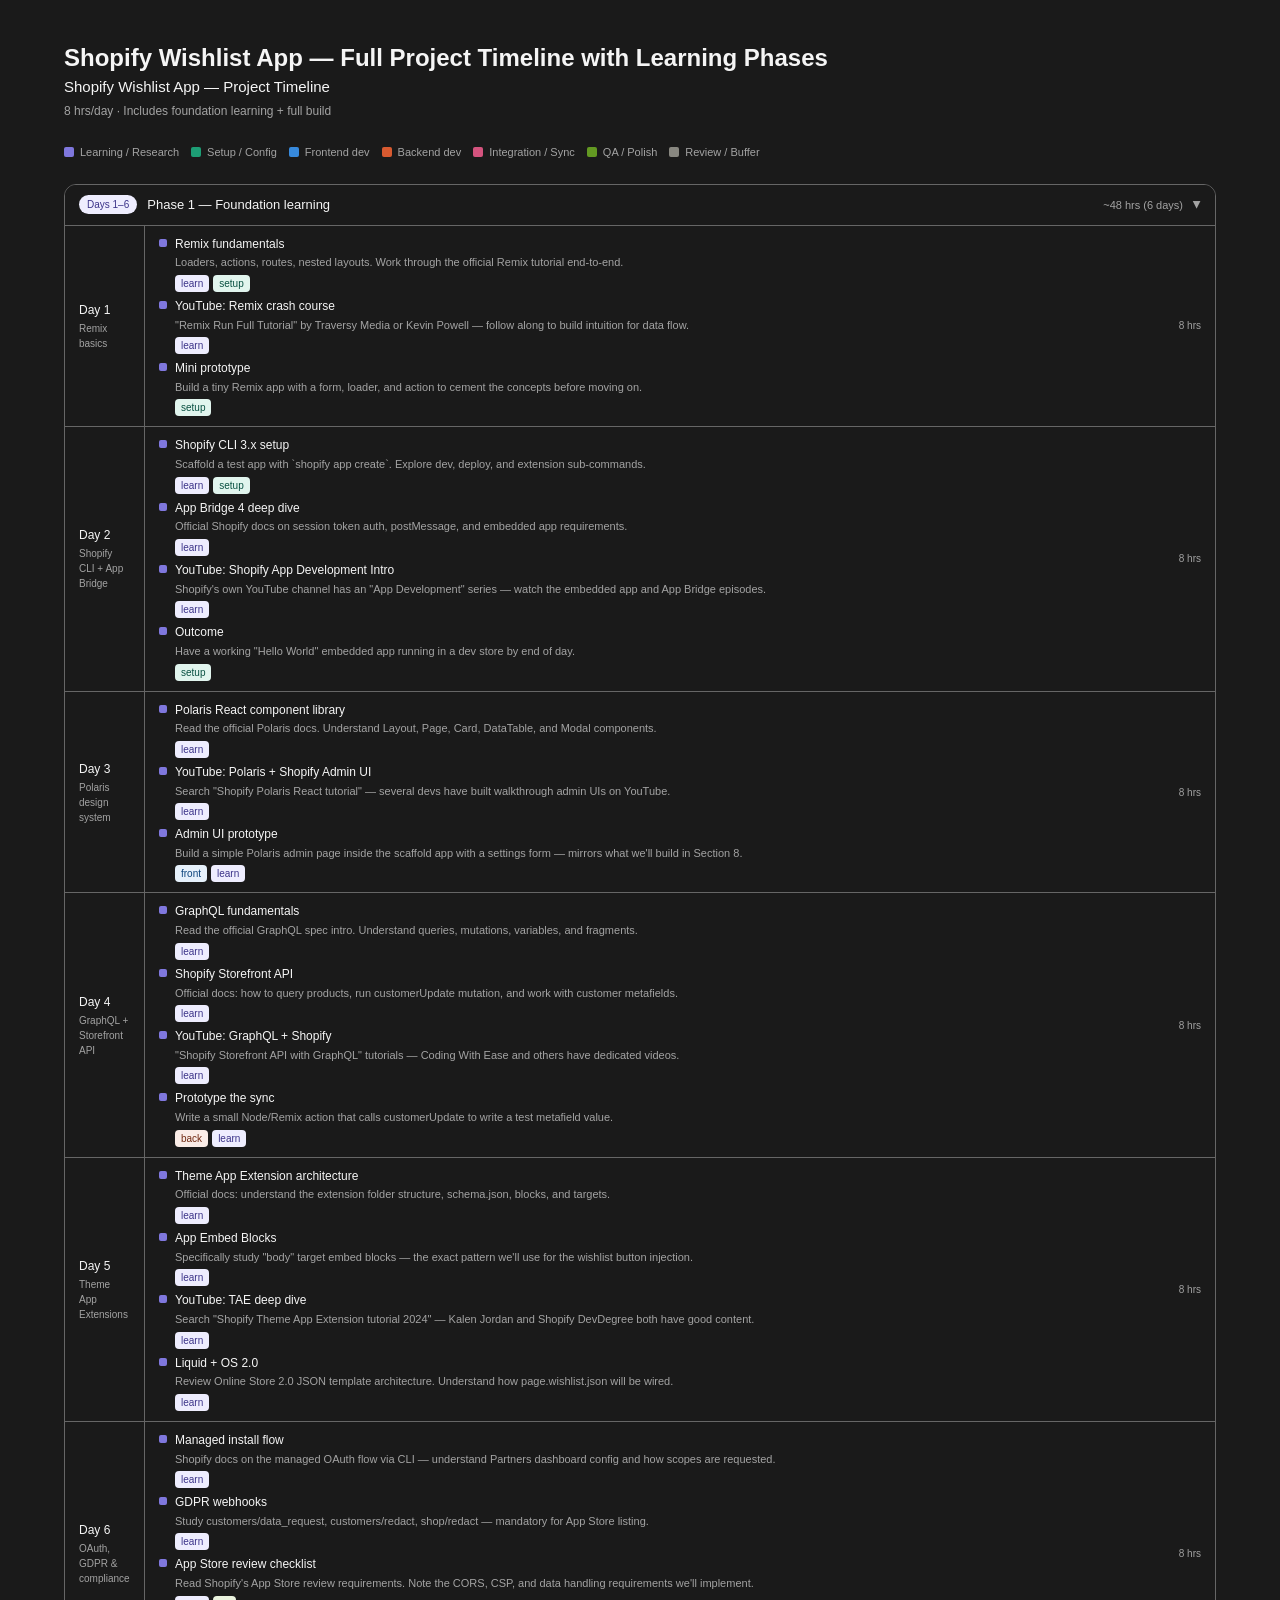
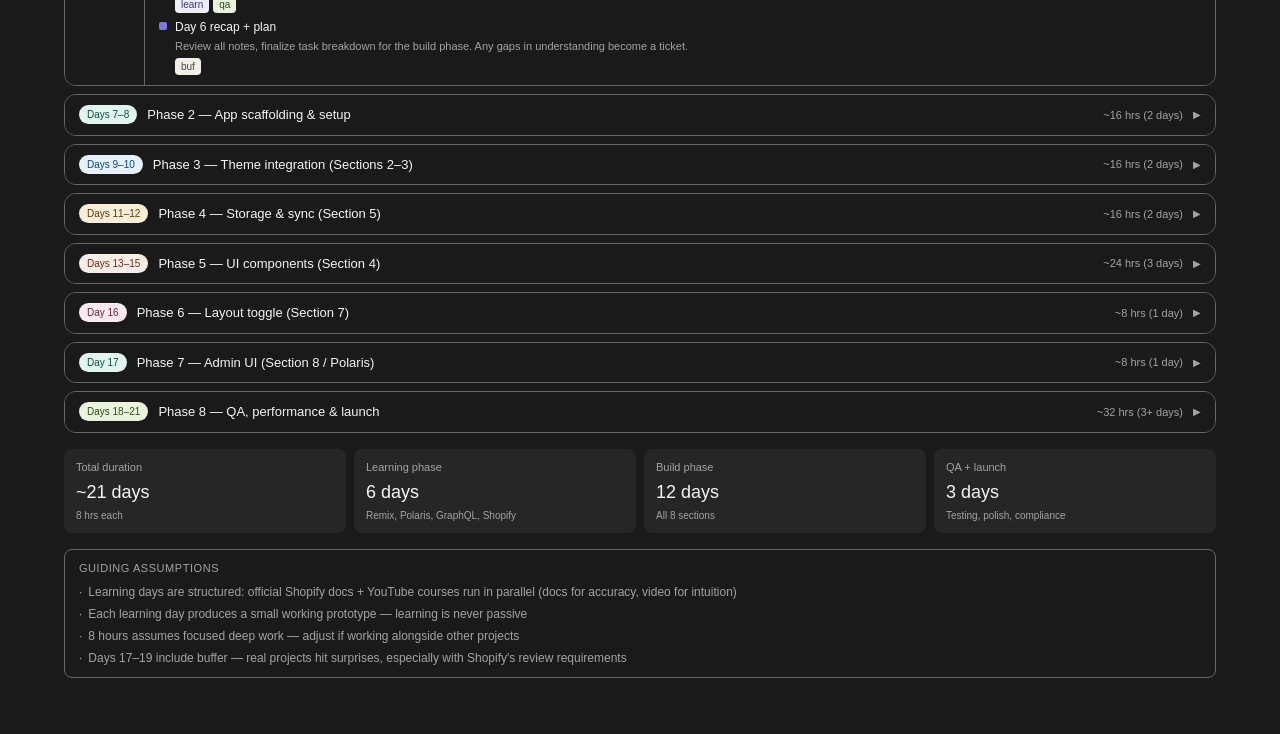
==== commit d705b232: "Updated Presistence Theme" ====
--- a/timeline.html
+++ b/timeline.html
@@ -1,9 +1,9 @@
 <!DOCTYPE html>
-<html lang="en">
+<html lang="en" data-theme="dark">
 <head>
   <meta charset="UTF-8">
   <meta name="viewport" content="width=device-width, initial-scale=1.0">
-  <title>Document</title>
+  <title>Wishlist - Timeline</title>
   <link rel="stylesheet" href="style.css">
 </head>
 <body>
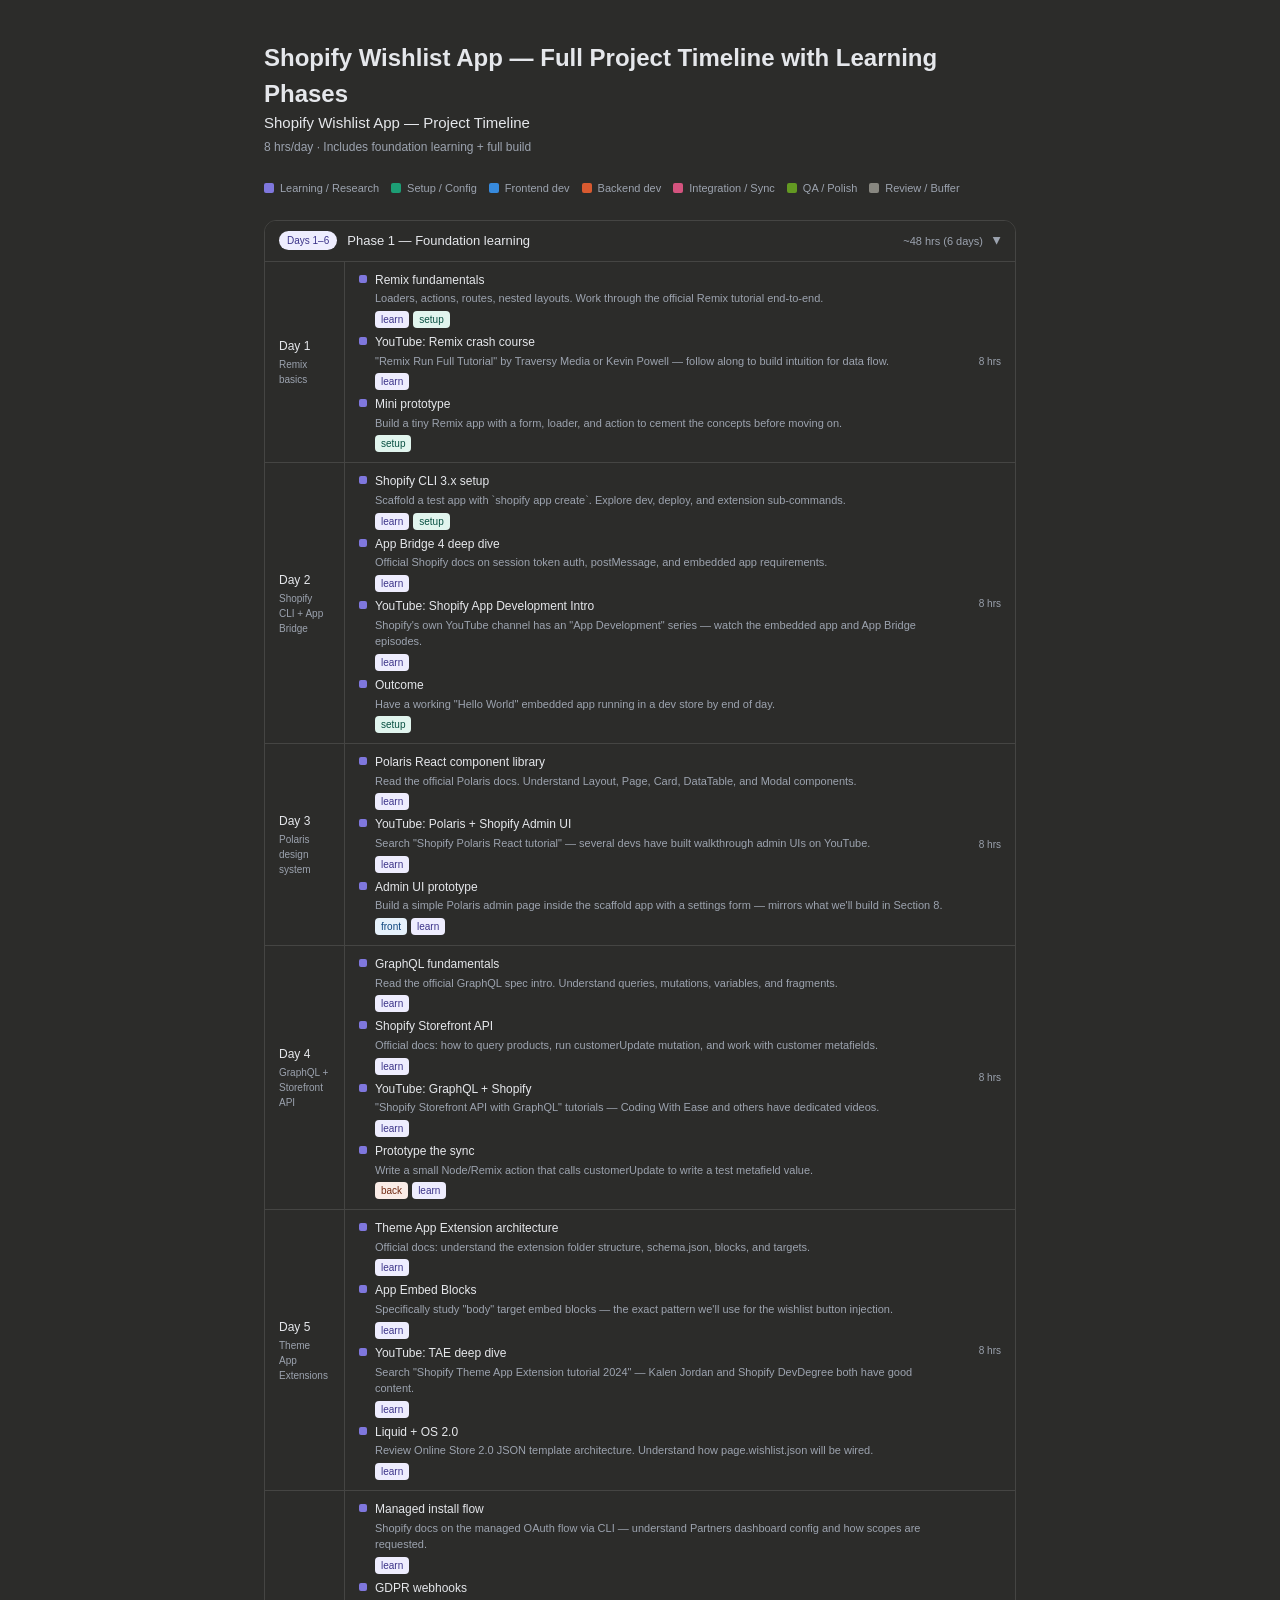
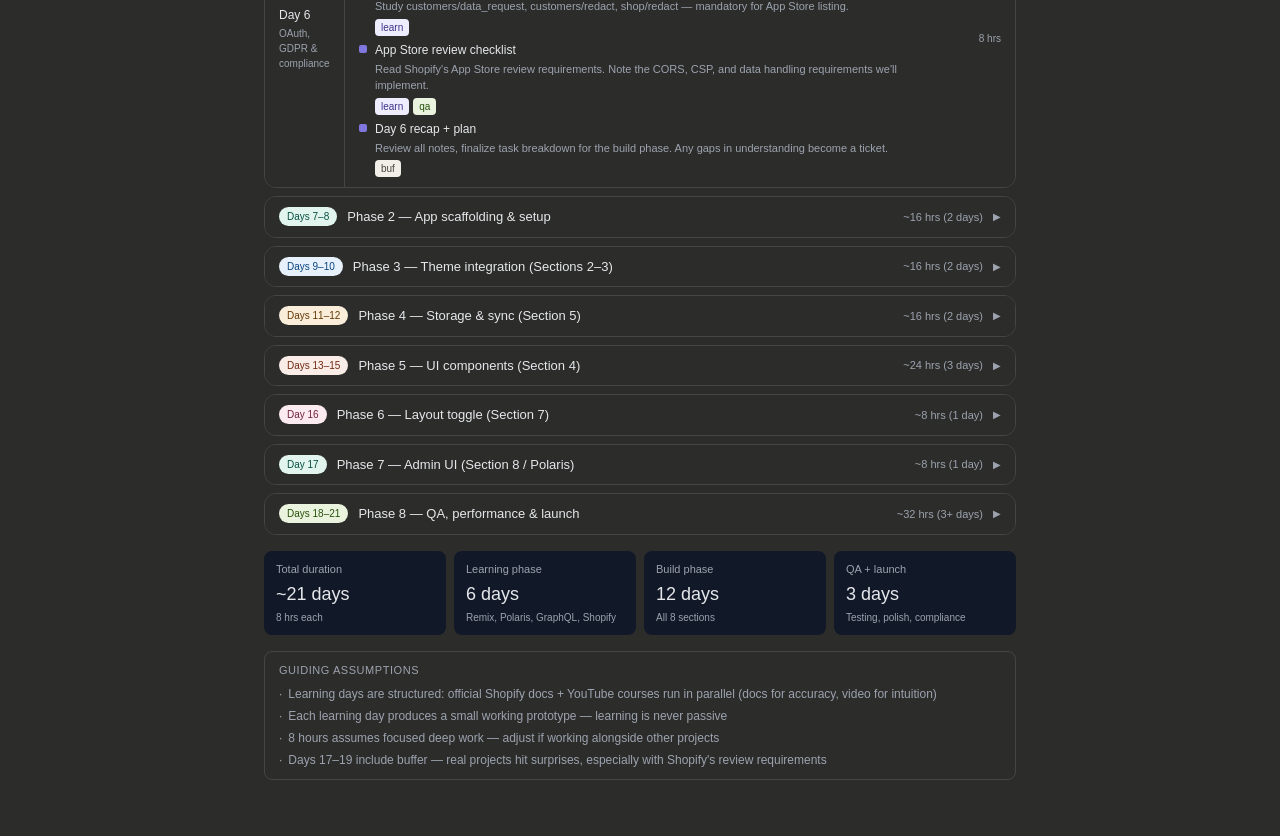
==== commit 01820125: "Updated Styles to keep our styles globally avaiable" ====
--- a/timeline.html
+++ b/timeline.html
@@ -4,6 +4,7 @@
   <meta charset="UTF-8">
   <meta name="viewport" content="width=device-width, initial-scale=1.0">
   <title>Wishlist - Timeline</title>
+  <link rel="stylesheet" href="./global.css">
   <link rel="stylesheet" href="style.css">
 </head>
 <body>
--- a/global.css
+++ b/global.css
@@ -0,0 +1,251 @@
+/* ============================================================================
+   Global Design System — CSS Variables
+   Unified Light & Dark Mode Support
+   Used by: index.html, timeline.html
+   ============================================================================ */
+
+/* Light Mode (default) */
+:root {
+  /* Typography */
+  --font-sans: -apple-system, BlinkMacSystemFont, 'Segoe UI', Roboto, Inter, Helvetica, Arial, sans-serif;
+  --font-mono: 'SF Mono', Monaco, 'Cascadia Code', 'Roboto Mono', Consolas, 'Courier New', monospace;
+
+  /* Border Radius */
+  --border-radius-sm: 4px;
+  --border-radius-md: 8px;
+  --border-radius-lg: 12px;
+  --border-radius-xl: 16px;
+  --border-radius-full: 9999px;
+
+  /* Semantic Colors - Light Mode */
+  --color-text-primary: #111827;
+  --color-text-secondary: #6b7280;
+  --color-text-tertiary: #9ca3af;
+  --color-text-success: #166534;
+  --color-text-warning: #92400e;
+  --color-text-error: #7c2d12;
+  --color-text-info: #0c4a6e;
+  --color-text-inverted: #ffffff;
+
+  --color-background-primary: #ffffff;
+  --color-background-secondary: #f9fafb;
+  --color-background-tertiary: #f3f4f6;
+  --color-background-success: #dcfce7;
+  --color-background-warning: #fef3c7;
+  --color-background-error: #fee2e2;
+  --color-background-info: #e0f2fe;
+  --color-background-inverted: #111827;
+
+  --color-border-primary: #e5e7eb;
+  --color-border-secondary: #e5e7eb;
+  --color-border-tertiary: #e5e7eb;
+
+  --color-surface-hover: rgba(0, 0, 0, 0.04);
+  --color-surface-active: rgba(0, 0, 0, 0.08);
+
+  /* Status Colors - Light Mode */
+  --color-success: #166534;
+  --color-warning: #92400e;
+  --color-error: #7c2d12;
+  --color-info: #0c4a6e;
+
+  /* Shadows */
+  --shadow-sm: 0 1px 2px 0 rgba(0, 0, 0, 0.05);
+  --shadow-md: 0 4px 6px -1px rgba(0, 0, 0, 0.1), 0 2px 4px -1px rgba(0, 0, 0, 0.06);
+  --shadow-lg: 0 10px 15px -3px rgba(0, 0, 0, 0.1), 0 4px 6px -2px rgba(0, 0, 0, 0.05);
+  --shadow-xl: 0 20px 25px -5px rgba(0, 0, 0, 0.1), 0 10px 10px -5px rgba(0, 0, 0, 0.04);
+
+  /* Spacing */
+  --spacing-xs: 0.25rem;
+  --spacing-sm: 0.5rem;
+  --spacing-md: 1rem;
+  --spacing-lg: 1.5rem;
+  --spacing-xl: 2rem;
+  --spacing-2xl: 3rem;
+
+  /* Font Sizes */
+  --font-size-xs: 0.75rem;
+  --font-size-sm: 0.875rem;
+  --font-size-base: 1rem;
+  --font-size-lg: 1.125rem;
+  --font-size-xl: 1.25rem;
+  --font-size-2xl: 1.5rem;
+
+  /* Font Weights */
+  --font-weight-light: 300;
+  --font-weight-normal: 400;
+  --font-weight-medium: 500;
+  --font-weight-semibold: 600;
+  --font-weight-bold: 700;
+
+  /* Line Heights */
+  --line-height-tight: 1.25;
+  --line-height-normal: 1.5;
+  --line-height-relaxed: 1.75;
+
+  /* Transitions */
+  --transition-fast: 150ms ease-in-out;
+  --transition-base: 200ms ease-in-out;
+  --transition-slow: 300ms ease-in-out;
+}
+
+/* Dark Mode */
+@media (prefers-color-scheme: dark) {
+  :root {
+    /* Semantic Colors - Dark Mode */
+    --color-text-primary: #e5e7eb;
+    --color-text-secondary: #9ca3af;
+    --color-text-tertiary: #6b7280;
+    --color-text-success: #4ade80;
+    --color-text-warning: #fbbf24;
+    --color-text-error: #fca5a5;
+    --color-text-info: #7dd3fc;
+    --color-text-inverted: #111827;
+
+    --color-background-primary: #2c2c2a;
+    --color-background-secondary: #111827;
+    --color-background-tertiary: #1f1f1e;
+    --color-background-success: #052e16;
+    --color-background-warning: #3f2a05;
+    --color-background-error: #3f1f1f;
+    --color-background-info: #0c2238;
+    --color-background-inverted: #ffffff;
+
+    --color-border-primary: #454543;
+    --color-border-secondary: #454543;
+    --color-border-tertiary: #454543;
+
+    --color-surface-hover: rgba(255, 255, 255, 0.08);
+    --color-surface-active: rgba(255, 255, 255, 0.12);
+
+    /* Status Colors - Dark Mode */
+    --color-success: #4ade80;
+    --color-warning: #fbbf24;
+    --color-error: #fca5a5;
+    --color-info: #7dd3fc;
+
+    /* Shadows - Dark Mode */
+    --shadow-sm: 0 1px 2px 0 rgba(0, 0, 0, 0.3);
+    --shadow-md: 0 4px 6px -1px rgba(0, 0, 0, 0.4), 0 2px 4px -1px rgba(0, 0, 0, 0.2);
+    --shadow-lg: 0 10px 15px -3px rgba(0, 0, 0, 0.5), 0 4px 6px -2px rgba(0, 0, 0, 0.3);
+    --shadow-xl: 0 20px 25px -5px rgba(0, 0, 0, 0.6), 0 10px 10px -5px rgba(0, 0, 0, 0.4);
+  }
+}
+
+/* Optional: Manual Dark Mode Toggle (for when CSS prefers-color-scheme isn't preferred) */
+html[data-theme='dark'] {
+  color-scheme: dark;
+
+  --color-text-primary: #e5e7eb;
+  --color-text-secondary: #9ca3af;
+  --color-text-tertiary: #6b7280;
+  --color-text-success: #4ade80;
+  --color-text-warning: #fbbf24;
+  --color-text-error: #fca5a5;
+  --color-text-info: #7dd3fc;
+  --color-text-inverted: #111827;
+
+  --color-background-primary: #2c2c2a;
+  --color-background-secondary: #111827;
+  --color-background-tertiary: #1f1f1e;
+  --color-background-success: #052e16;
+  --color-background-warning: #3f2a05;
+  --color-background-error: #3f1f1f;
+  --color-background-info: #0c2238;
+  --color-background-inverted: #ffffff;
+
+  --color-border-primary: #454543;
+  --color-border-secondary: #454543;
+  --color-border-tertiary: #454543;
+
+  --color-surface-hover: rgba(255, 255, 255, 0.08);
+  --color-surface-active: rgba(255, 255, 255, 0.12);
+
+  --color-success: #4ade80;
+  --color-warning: #fbbf24;
+  --color-error: #fca5a5;
+  --color-info: #7dd3fc;
+
+  --shadow-sm: 0 1px 2px 0 rgba(0, 0, 0, 0.3);
+  --shadow-md: 0 4px 6px -1px rgba(0, 0, 0, 0.4), 0 2px 4px -1px rgba(0, 0, 0, 0.2);
+  --shadow-lg: 0 10px 15px -3px rgba(0, 0, 0, 0.5), 0 4px 6px -2px rgba(0, 0, 0, 0.3);
+  --shadow-xl: 0 20px 25px -5px rgba(0, 0, 0, 0.6), 0 10px 10px -5px rgba(0, 0, 0, 0.4);
+}
+
+html[data-theme='light'] {
+  color-scheme: light;
+
+  --color-text-primary: #111827;
+  --color-text-secondary: #6b7280;
+  --color-text-tertiary: #9ca3af;
+  --color-text-success: #166534;
+  --color-text-warning: #92400e;
+  --color-text-error: #7c2d12;
+  --color-text-info: #0c4a6e;
+  --color-text-inverted: #ffffff;
+
+  --color-background-primary: #ffffff;
+  --color-background-secondary: #f9fafb;
+  --color-background-tertiary: #f3f4f6;
+  --color-background-success: #dcfce7;
+  --color-background-warning: #fef3c7;
+  --color-background-error: #fee2e2;
+  --color-background-info: #e0f2fe;
+  --color-background-inverted: #111827;
+
+  --color-border-primary: #e5e7eb;
+  --color-border-secondary: #e5e7eb;
+  --color-border-tertiary: #e5e7eb;
+
+  --color-surface-hover: rgba(0, 0, 0, 0.04);
+  --color-surface-active: rgba(0, 0, 0, 0.08);
+
+  --color-success: #166534;
+  --color-warning: #92400e;
+  --color-error: #7c2d12;
+  --color-info: #0c4a6e;
+
+  --shadow-sm: 0 1px 2px 0 rgba(0, 0, 0, 0.05);
+  --shadow-md: 0 4px 6px -1px rgba(0, 0, 0, 0.1), 0 2px 4px -1px rgba(0, 0, 0, 0.06);
+  --shadow-lg: 0 10px 15px -3px rgba(0, 0, 0, 0.1), 0 4px 6px -2px rgba(0, 0, 0, 0.05);
+  --shadow-xl: 0 20px 25px -5px rgba(0, 0, 0, 0.1), 0 10px 10px -5px rgba(0, 0, 0, 0.04);
+}
+
+/* Base Styles */
+html {
+  scroll-behavior: smooth;
+}
+
+body {
+  background-color: var(--color-background-primary);
+  color: var(--color-text-primary);
+  font-family: var(--font-sans);
+  font-size: var(--font-size-base);
+  line-height: var(--line-height-normal);
+  transition: background-color var(--transition-base), color var(--transition-base);
+}
+
+/* Selection */
+::selection {
+  background-color: var(--color-info);
+  color: var(--color-text-inverted);
+}
+
+/* Scrollbar Styling */
+::-webkit-scrollbar {
+  width: 8px;
+  height: 8px;
+}
+
+::-webkit-scrollbar-track {
+  background: var(--color-background-secondary);
+}
+
+::-webkit-scrollbar-thumb {
+  background: var(--color-border-secondary);
+  border-radius: var(--border-radius-full);
+}
+
+::-webkit-scrollbar-thumb:hover {
+  background: var(--color-border-primary);
+}
--- a/style.css
+++ b/style.css
@@ -1,202 +1,10 @@
 /* ============================================================================
-   Claude Design System — CSS Variables
-   Light & Dark Mode Support
+   Component-Specific Styles
+   All variables are defined in design-system.css
    ============================================================================ */
 
-/* Light Mode (default) */
-:root {
-  /* Typography */
-  --font-sans: -apple-system, BlinkMacSystemFont, 'Segoe UI', 'Roboto', 'Oxygen',
-    'Ubuntu', 'Cantarell', 'Fira Sans', 'Droid Sans', 'Helvetica Neue',
-    sans-serif;
-  --font-mono: 'SF Mono', Monaco, 'Cascadia Code', 'Roboto Mono', Consolas,
-    'Courier New', monospace;
+/* Add project-specific component styles here */
 
-  /* Color Palette - Neutral */
-  --neutral-50: #fafafa;
-  --neutral-100: #f5f5f5;
-  --neutral-150: #efefef;
-  --neutral-200: #e5e5e5;
-  --neutral-300: #d4d4d4;
-  --neutral-400: #a3a3a3;
-  --neutral-500: #737373;
-  --neutral-600: #525252;
-  --neutral-700: #404040;
-  --neutral-800: #262626;
-  --neutral-900: #171717;
-
-  /* Semantic Colors - Light Mode */
-  --color-text-primary: #171717;
-  --color-text-secondary: #737373;
-  --color-text-tertiary: #a3a3a3;
-  --color-text-inverted: #ffffff;
-
-  --color-background-primary: #ffffff;
-  --color-background-secondary: #f5f5f5;
-  --color-background-tertiary: #efefef;
-  --color-background-inverted: #171717;
-
-  --color-border-primary: #e5e5e5;
-  --color-border-secondary: #d4d4d4;
-  --color-border-tertiary: #c0c0c0;
-
-  --color-surface-hover: rgba(0, 0, 0, 0.04);
-  --color-surface-active: rgba(0, 0, 0, 0.08);
-
-  /* Status Colors */
-  --color-success: #16a34a;
-  --color-success-light: #dcfce7;
-  --color-success-dark: #15803d;
-
-  --color-warning: #ea8c55;
-  --color-warning-light: #fed7aa;
-  --color-warning-dark: #d97706;
-
-  --color-error: #dc2626;
-  --color-error-light: #fee2e2;
-  --color-error-dark: #b91c1c;
-
-  --color-info: #3b82f6;
-  --color-info-light: #dbeafe;
-  --color-info-dark: #1d4ed8;
-
-  /* Shadows */
-  --shadow-sm: 0 1px 2px 0 rgba(0, 0, 0, 0.05);
-  --shadow-md: 0 4px 6px -1px rgba(0, 0, 0, 0.1), 0 2px 4px -1px rgba(0, 0, 0, 0.06);
-  --shadow-lg: 0 10px 15px -3px rgba(0, 0, 0, 0.1), 0 4px 6px -2px rgba(0, 0, 0, 0.05);
-  --shadow-xl: 0 20px 25px -5px rgba(0, 0, 0, 0.1), 0 10px 10px -5px rgba(0, 0, 0, 0.04);
-
-  /* Border Radius */
-  --border-radius-sm: 0.25rem;
-  --border-radius-md: 0.5rem;
-  --border-radius-lg: 0.75rem;
-  --border-radius-xl: 1rem;
-  --border-radius-full: 9999px;
-
-  /* Spacing */
-  --spacing-xs: 0.25rem;
-  --spacing-sm: 0.5rem;
-  --spacing-md: 1rem;
-  --spacing-lg: 1.5rem;
-  --spacing-xl: 2rem;
-  --spacing-2xl: 3rem;
-
-  /* Font Sizes */
-  --font-size-xs: 0.75rem;
-  --font-size-sm: 0.875rem;
-  --font-size-base: 1rem;
-  --font-size-lg: 1.125rem;
-  --font-size-xl: 1.25rem;
-  --font-size-2xl: 1.5rem;
-
-  /* Font Weights */
-  --font-weight-light: 300;
-  --font-weight-normal: 400;
-  --font-weight-medium: 500;
-  --font-weight-semibold: 600;
-  --font-weight-bold: 700;
-
-  /* Line Heights */
-  --line-height-tight: 1.25;
-  --line-height-normal: 1.5;
-  --line-height-relaxed: 1.75;
-
-  /* Transitions */
-  --transition-fast: 150ms ease-in-out;
-  --transition-base: 200ms ease-in-out;
-  --transition-slow: 300ms ease-in-out;
-}
-
-/* Dark Mode */
-@media (prefers-color-scheme: dark) {
-  :root {
-    /* Semantic Colors - Dark Mode */
-    --color-text-primary: #f5f5f5;
-    --color-text-secondary: #a3a3a3;
-    --color-text-tertiary: #737373;
-    --color-text-inverted: #171717;
-
-    --color-background-primary: #1a1a1a;
-    --color-background-secondary: #262626;
-    --color-background-tertiary: #333333;
-    --color-background-inverted: #ffffff;
-
-    --color-border-primary: #404040;
-    --color-border-secondary: #525252;
-    --color-border-tertiary: #666666;
-
-    --color-surface-hover: rgba(255, 255, 255, 0.08);
-    --color-surface-active: rgba(255, 255, 255, 0.12);
-
-    /* Status Colors - Dark Mode */
-    --color-success: #22c55e;
-    --color-success-light: #1a3a1a;
-    --color-success-dark: #16a34a;
-
-    --color-warning: #f97316;
-    --color-warning-light: #3a2f1f;
-    --color-warning-dark: #ea8c55;
-
-    --color-error: #ef4444;
-    --color-error-light: #3a1f1f;
-    --color-error-dark: #dc2626;
-
-    --color-info: #60a5fa;
-    --color-info-light: #1f2a4a;
-    --color-info-dark: #3b82f6;
-
-    /* Shadows - Dark Mode */
-    --shadow-sm: 0 1px 2px 0 rgba(0, 0, 0, 0.3);
-    --shadow-md: 0 4px 6px -1px rgba(0, 0, 0, 0.4), 0 2px 4px -1px rgba(0, 0, 0, 0.2);
-    --shadow-lg: 0 10px 15px -3px rgba(0, 0, 0, 0.5), 0 4px 6px -2px rgba(0, 0, 0, 0.3);
-    --shadow-xl: 0 20px 25px -5px rgba(0, 0, 0, 0.6), 0 10px 10px -5px rgba(0, 0, 0, 0.4);
-  }
-}
-
-/* Optional: Manual Dark Mode Toggle (for when CSS prefers-color-scheme isn't preferred) */
-html[data-theme='dark'] {
-  color-scheme: dark;
-}
-
-html[data-theme='dark'] {
-  --color-text-primary: #f5f5f5;
-  --color-text-secondary: #a3a3a3;
-  --color-text-tertiary: #737373;
-  --color-text-inverted: #171717;
-
-  --color-background-primary: #1a1a1a;
-  --color-background-secondary: #262626;
-  --color-background-tertiary: #333333;
-  --color-background-inverted: #ffffff;
-
-  --color-border-primary: #404040;
-  --color-border-secondary: #525252;
-  --color-border-tertiary: #666666;
-
-  --color-surface-hover: rgba(255, 255, 255, 0.08);
-  --color-surface-active: rgba(255, 255, 255, 0.12);
-
-  --color-success: #22c55e;
-  --color-success-light: #1a3a1a;
-  --color-success-dark: #16a34a;
-
-  --color-warning: #f97316;
-  --color-warning-light: #3a2f1f;
-  --color-warning-dark: #ea8c55;
-
-  --color-error: #ef4444;
-  --color-error-light: #3a1f1f;
-  --color-error-dark: #dc2626;
-
-  --color-info: #60a5fa;
-  --color-info-light: #1f2a4a;
-  --color-info-dark: #3b82f6;
-
-  --shadow-sm: 0 1px 2px 0 rgba(0, 0, 0, 0.3);
-  --shadow-md: 0 4px 6px -1px rgba(0, 0, 0, 0.4), 0 2px 4px -1px rgba(0, 0, 0, 0.2);
-  --shadow-lg: 0 10px 15px -3px rgba(0, 0, 0, 0.5), 0 4px 6px -2px rgba(0, 0, 0, 0.3);
-  --shadow-xl: 0 20px 25px -5px rgba(0, 0, 0, 0.6), 0 10px 10px -5px rgba(0, 0, 0, 0.4);
-}
 
 html[data-theme='light'] {
   color-scheme: light;
@@ -244,7 +52,7 @@
 
 
 .container {
-  max-width: 1200px;
+  max-width: 800px;
   margin: 0 auto;
   padding: var(--spacing-lg);
 }
